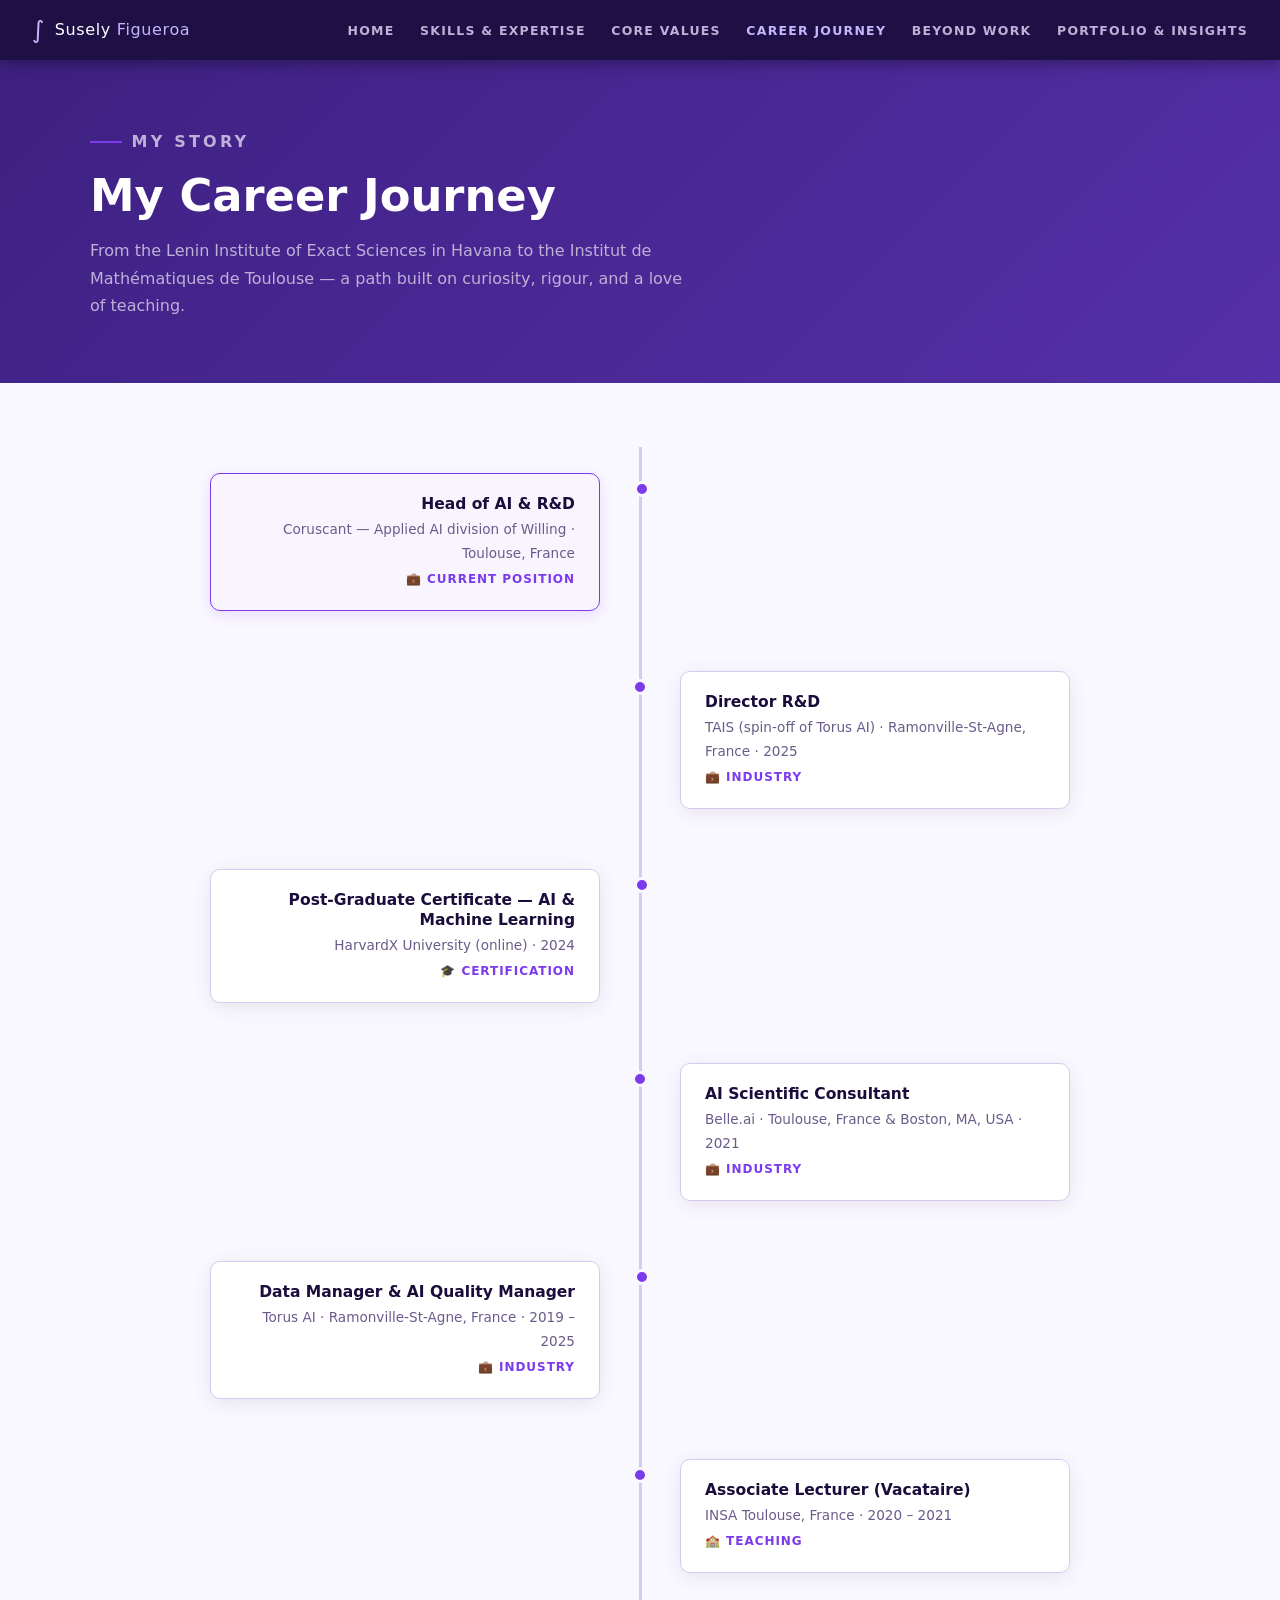
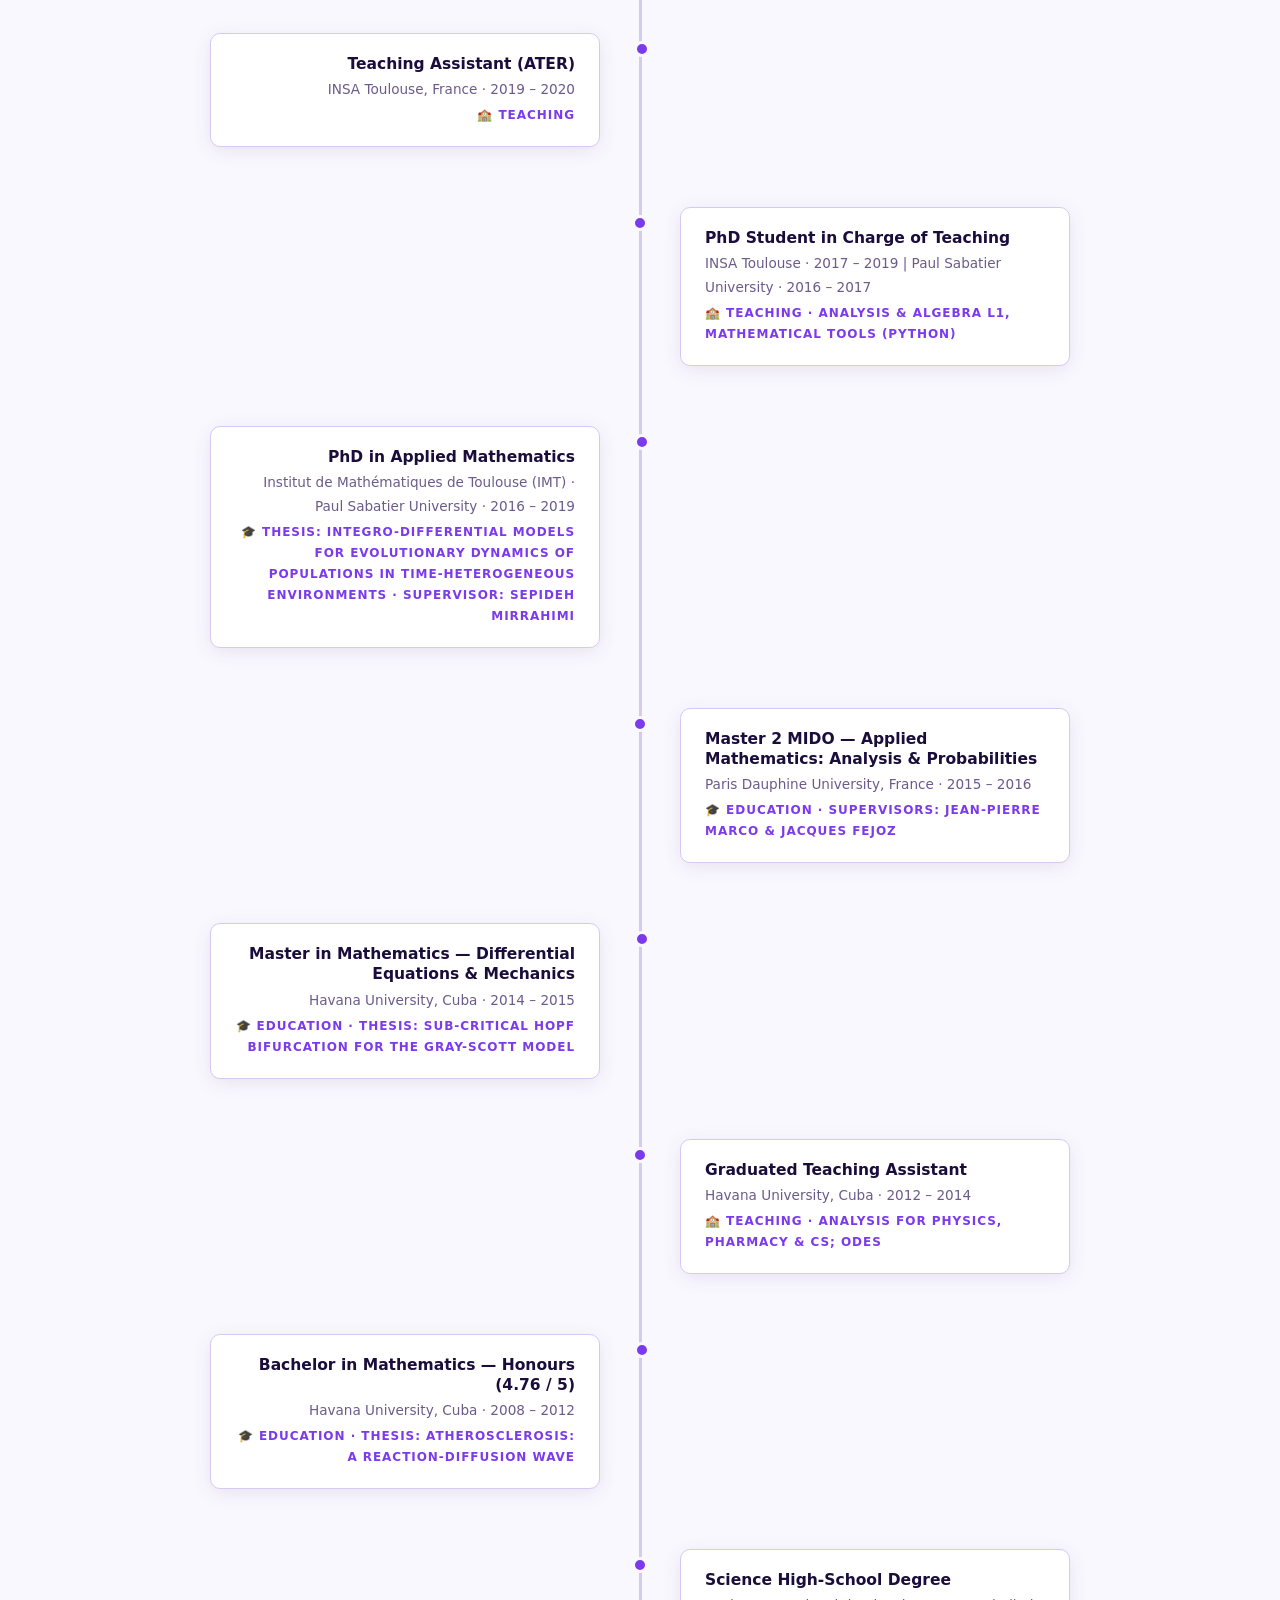
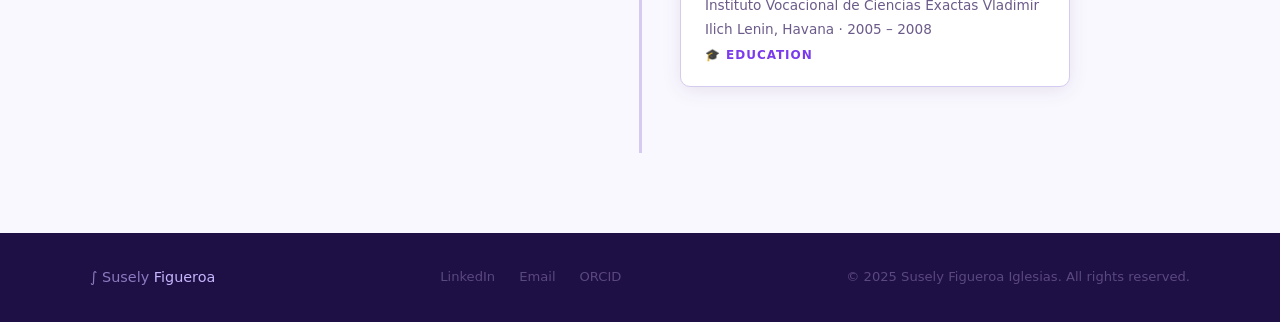
==== career.html @ dca75f53 "Initial commit" ====
<!DOCTYPE html>
<html lang="en">
<head>
  <meta charset="UTF-8">
  <meta name="viewport" content="width=device-width, initial-scale=1.0">
  <title>Career Journey | Susely Figueroa</title>
  <link rel="stylesheet" href="css/style.css">
</head>
<body>

  <header class="site-header">
    <a href="index.html" class="site-logo"><span class="logo-symbol">∫</span><span class="logo-name">Susely <em>Figueroa</em></span></a>
    <nav><ul class="nav-links">
      <li><a href="index.html">Home</a></li>
      <li><a href="skills.html">Skills &amp; Expertise</a></li>
      <li><a href="values.html">Core Values</a></li>
      <li><a href="career.html" class="active">Career Journey</a></li>
      <li><a href="interests.html">Beyond Work</a></li>
      <li><a href="portfolio.html">Portfolio &amp; Insights</a></li>
    </ul></nav>
    <button class="hamburger" id="hamburger" aria-label="Open menu"><span></span><span></span><span></span></button>
  </header>
  <nav class="mobile-nav" id="mobileNav">
    <a href="index.html">Home</a>
    <a href="skills.html">Skills &amp; Expertise</a>
    <a href="values.html">Core Values</a>
    <a href="career.html">Career Journey</a>
    <a href="interests.html">Beyond Work</a>
    <a href="portfolio.html">Portfolio &amp; Insights</a>
  </nav>

  <section class="page-hero">
    <div class="page-hero-inner">
      <p class="eyebrow">My Story</p>
      <h1>My Career Journey</h1>
      <p>From the Lenin Institute of Exact Sciences in Havana to the Institut de Mathématiques de Toulouse — a path built on curiosity, rigour, and a love of teaching.</p>
    </div>
  </section>

  <main style="max-width:1100px;margin:0 auto;padding:4rem 2rem 5rem;">
    <div class="timeline-wrap">

      <!-- Current role -->
      <div class="tl-event left current">
        <div class="tl-box">
          <h3>Head of AI &amp; R&amp;D</h3>
          <p class="tl-where">Coruscant — Applied AI division of Willing · Toulouse, France</p>
          <p class="tl-type">💼 Current Position</p>
        </div>
      </div>

      <!-- TAIS -->
      <div class="tl-event right">
        <div class="tl-box">
          <h3>Director R&amp;D</h3>
          <p class="tl-where">TAIS (spin-off of Torus AI) · Ramonville-St-Agne, France · 2025</p>
          <p class="tl-type">💼 Industry</p>
        </div>
      </div>

      <!-- HarvardX -->
      <div class="tl-event left">
        <div class="tl-box">
          <h3>Post-Graduate Certificate — AI &amp; Machine Learning</h3>
          <p class="tl-where">HarvardX University (online) · 2024</p>
          <p class="tl-type">🎓 Certification</p>
        </div>
      </div>

      <!-- Belle.ai -->
      <div class="tl-event right">
        <div class="tl-box">
          <h3>AI Scientific Consultant</h3>
          <p class="tl-where">Belle.ai · Toulouse, France &amp; Boston, MA, USA · 2021</p>
          <p class="tl-type">💼 Industry</p>
        </div>
      </div>

      <!-- Torus AI -->
      <div class="tl-event left">
        <div class="tl-box">
          <h3>Data Manager &amp; AI Quality Manager</h3>
          <p class="tl-where">Torus AI · Ramonville-St-Agne, France · 2019 – 2025</p>
          <p class="tl-type">💼 Industry</p>
        </div>
      </div>

      <!-- Vacataire -->
      <div class="tl-event right">
        <div class="tl-box">
          <h3>Associate Lecturer (Vacataire)</h3>
          <p class="tl-where">INSA Toulouse, France · 2020 – 2021</p>
          <p class="tl-type">🏫 Teaching</p>
        </div>
      </div>

      <!-- ATER -->
      <div class="tl-event left">
        <div class="tl-box">
          <h3>Teaching Assistant (ATER)</h3>
          <p class="tl-where">INSA Toulouse, France · 2019 – 2020</p>
          <p class="tl-type">🏫 Teaching</p>
        </div>
      </div>

      <!-- PhD INSA -->
      <div class="tl-event right">
        <div class="tl-box">
          <h3>PhD Student in Charge of Teaching</h3>
          <p class="tl-where">INSA Toulouse · 2017 – 2019 | Paul Sabatier University · 2016 – 2017</p>
          <p class="tl-type">🏫 Teaching · Analysis &amp; Algebra L1, Mathematical Tools (Python)</p>
        </div>
      </div>

      <!-- PhD -->
      <div class="tl-event left">
        <div class="tl-box">
          <h3>PhD in Applied Mathematics</h3>
          <p class="tl-where">Institut de Mathématiques de Toulouse (IMT) · Paul Sabatier University · 2016 – 2019</p>
          <p class="tl-type">🎓 Thesis: Integro-differential models for evolutionary dynamics of populations in time-heterogeneous environments · Supervisor: Sepideh Mirrahimi</p>
        </div>
      </div>

      <!-- Master 2 Paris -->
      <div class="tl-event right">
        <div class="tl-box">
          <h3>Master 2 MIDO — Applied Mathematics: Analysis &amp; Probabilities</h3>
          <p class="tl-where">Paris Dauphine University, France · 2015 – 2016</p>
          <p class="tl-type">🎓 Education · Supervisors: Jean-Pierre Marco &amp; Jacques Fejoz</p>
        </div>
      </div>

      <!-- Master Havana -->
      <div class="tl-event left">
        <div class="tl-box">
          <h3>Master in Mathematics — Differential Equations &amp; Mechanics</h3>
          <p class="tl-where">Havana University, Cuba · 2014 – 2015</p>
          <p class="tl-type">🎓 Education · Thesis: Sub-critical Hopf bifurcation for the Gray-Scott model</p>
        </div>
      </div>

      <!-- Teaching Havana -->
      <div class="tl-event right">
        <div class="tl-box">
          <h3>Graduated Teaching Assistant</h3>
          <p class="tl-where">Havana University, Cuba · 2012 – 2014</p>
          <p class="tl-type">🏫 Teaching · Analysis for Physics, Pharmacy &amp; CS; ODEs</p>
        </div>
      </div>

      <!-- Bachelor Havana -->
      <div class="tl-event left">
        <div class="tl-box">
          <h3>Bachelor in Mathematics — Honours (4.76 / 5)</h3>
          <p class="tl-where">Havana University, Cuba · 2008 – 2012</p>
          <p class="tl-type">🎓 Education · Thesis: Atherosclerosis: a reaction-diffusion wave</p>
        </div>
      </div>

      <!-- High school -->
      <div class="tl-event right">
        <div class="tl-box">
          <h3>Science High-School Degree</h3>
          <p class="tl-where">Instituto Vocacional de Ciencias Exactas Vladimir Ilich Lenin, Havana · 2005 – 2008</p>
          <p class="tl-type">🎓 Education</p>
        </div>
      </div>

    </div>
  </main>

  <footer class="site-footer">
    <div class="footer-inner">
      <div class="footer-logo">∫ Susely <span>Figueroa</span></div>
      <div class="footer-links">
        <a href="https://www.linkedin.com/in/susyfig/" target="_blank" rel="noopener">LinkedIn</a>
        <a href="mailto:susyfigueroaiglesias@gmail.com">Email</a>
        <a href="https://orcid.org/0000-0003-2629-8602" target="_blank" rel="noopener">ORCID</a>
      </div>
      <p class="footer-copy">&copy; 2025 Susely Figueroa Iglesias. All rights reserved.</p>
    </div>
  </footer>
  <script src="js/main.js"></script>
</body>
</html>
---- css/style.css ----
/* ============================================================
   SUSELY FIGUEROA — Personal Academic Website
   Font: system-ui (native system font stack)
   Palette: deep purple / lavender / violet accent
   ============================================================ */

/* ── 1. Variables & Reset ───────────────────────────────── */
:root {
  --bg:        #FAF8FF;   /* very pale lavender */
  --bg-alt:    #EEE9FF;   /* light lavender */
  --dark:      #1E0F45;   /* deep purple-navy */
  --dark2:     #2D1B6B;   /* medium deep purple */
  --accent:    #7C3AED;   /* vivid violet */
  --accent-lt: #9B5CF6;   /* lighter violet */
  --text:      #1A0D3B;   /* very dark purple */
  --muted:     #6B5B8A;   /* muted purple-grey */
  --border:    #D5CBF0;   /* light lavender border */
  --white:     #FFFFFF;
  --shadow:    0 4px 20px rgba(30,15,69,.09);
  --shadow-md: 0 6px 24px rgba(30,15,69,.15);
  --radius:    10px;
  --violet-lt: #F0EBFF;   /* very light violet for icon bg */
}
*, *::before, *::after { box-sizing: border-box; margin: 0; padding: 0; }
html { scroll-behavior: smooth; }
body {
  font-family: system-ui, -apple-system, BlinkMacSystemFont, 'Segoe UI', sans-serif;
  background: var(--bg);
  color: var(--text);
  line-height: 1.75;
  font-size: 1rem;
  -webkit-font-smoothing: antialiased;
  overflow-x: hidden;
}
a { color: inherit; text-decoration: none; }
img { max-width: 100%; display: block; }
h1, h2, h3, h4 { font-family: system-ui, -apple-system, BlinkMacSystemFont, 'Segoe UI', sans-serif; line-height: 1.3; }

/* ── 2. Header ──────────────────────────────────────────── */
.site-header {
  background: var(--dark);
  position: fixed;
  inset: 0 0 auto 0;
  z-index: 100;
  padding: 0 2rem;
  height: 60px;
  display: flex;
  align-items: center;
  justify-content: space-between;
  box-shadow: 0 2px 16px rgba(0,0,0,.4);
}
.site-logo {
  font-family: system-ui, -apple-system, BlinkMacSystemFont, 'Segoe UI', sans-serif;
  font-size: 1rem;
  color: #fff;
  letter-spacing: .04em;
  display: flex;
  align-items: center;
  gap: .6rem;
}
.logo-symbol { font-size: 1.5rem; color: #C4B5FD; line-height: 1; }
.logo-name em { color: #C4B5FD; font-style: normal; }

.nav-links { display: flex; gap: 1.6rem; list-style: none; }
.nav-links a {
  color: #BFB0D8;
  font-size: .78rem;
  font-weight: 700;
  letter-spacing: .1em;
  text-transform: uppercase;
  transition: color .2s;
  white-space: nowrap;
}
.nav-links a:hover, .nav-links a.active { color: #C4B5FD; }

.hamburger {
  display: none;
  flex-direction: column;
  gap: 5px;
  cursor: pointer;
  padding: 4px;
  background: none;
  border: none;
}
.hamburger span {
  display: block;
  width: 24px; height: 2px;
  background: #BFB0D8;
  transition: all .3s;
  border-radius: 2px;
}
.hamburger.open span:nth-child(1) { transform: rotate(45deg) translate(5px,5px); }
.hamburger.open span:nth-child(2) { opacity: 0; }
.hamburger.open span:nth-child(3) { transform: rotate(-45deg) translate(5px,-5px); }

/* ── 3. Mobile nav ──────────────────────────────────────── */
.mobile-nav {
  display: none;
  position: fixed;
  top: 60px; left: 0; right: 0;
  background: #130830;
  z-index: 99;
  padding: 1rem 2rem 1.5rem;
  flex-direction: column;
  border-top: 1px solid #2D1B52;
  box-shadow: 0 8px 24px rgba(0,0,0,.45);
}
.mobile-nav.open { display: flex; }
.mobile-nav a {
  color: #BFB0D8;
  padding: .75rem 0;
  border-bottom: 1px solid #2D1B52;
  font-weight: 700;
  font-size: .9rem;
  letter-spacing: .1em;
  text-transform: uppercase;
  transition: color .2s;
}
.mobile-nav a:last-child { border-bottom: none; }
.mobile-nav a:hover { color: #C4B5FD; }

@media (max-width: 860px) {
  .nav-links  { display: none; }
  .hamburger  { display: flex; }
}

/* ── 4. Hero (homepage) ─────────────────────────────────── */
.hero {
  min-height: 100vh;
  padding-top: 60px;
  background: var(--violet-lt);
  display: flex;
  align-items: center;
  position: relative;
  overflow: hidden;
}
.hero::after {
  content: '';
  position: absolute;
  inset: 0;
  background: linear-gradient(135deg, transparent 55%, rgba(196,181,253,.25) 55%);
  pointer-events: none;
}
.hero-deco {
  position: absolute;
  right: 3%; top: 15%;
  font-family: system-ui, -apple-system, BlinkMacSystemFont, 'Segoe UI', sans-serif;
  font-size: clamp(6rem, 12vw, 14rem);
  color: rgba(124,58,237,.07);
  user-select: none;
  pointer-events: none;
  line-height: 1;
  z-index: 1;
}
.hero-inner {
  position: relative; z-index: 2;
  max-width: 1100px; margin: 0 auto;
  padding: 5rem 2rem;
  display: flex; gap: 3.5rem;
  align-items: center; width: 100%;
}
.hero-text { flex: 1; min-width: 0; }
.eyebrow {
  font-size: .78rem; letter-spacing: .2em;
  text-transform: uppercase; color: var(--accent);
  font-weight: 700; margin-bottom: 1rem;
  display: flex; align-items: center; gap: .6rem;
}
.eyebrow::before { content: ''; display: block; width: 32px; height: 2px; background: var(--accent); }
.hero h1 { font-size: clamp(2.2rem, 4.5vw, 3.6rem); color: var(--dark); margin-bottom: .6rem; }
.hero-role {
  font-size: clamp(1rem, 1.8vw, 1.2rem); color: var(--accent);
  font-family: system-ui, -apple-system, BlinkMacSystemFont, 'Segoe UI', sans-serif; font-weight: 300;
  letter-spacing: .08em; margin-bottom: 1.8rem;
}
.hero-bio { font-size: .96rem; color: var(--muted); line-height: 1.85; max-width: 520px; margin-bottom: .75rem; }
.hero-quote {
  display: inline-block;
  border-left: 3px solid var(--accent);
  padding-left: .9rem;
  font-style: italic; color: var(--accent); font-size: .9rem;
  margin: 1.2rem 0 2rem;
  font-family: system-ui, -apple-system, BlinkMacSystemFont, 'Segoe UI', sans-serif;
}
.hero-actions { display: flex; gap: 1rem; flex-wrap: wrap; margin-bottom: 2.5rem; }

.btn-primary {
  background: var(--accent); color: #fff;
  padding: .7rem 1.6rem; border-radius: var(--radius);
  font-weight: 700; font-size: .88rem; letter-spacing: .05em;
  display: inline-flex; align-items: center; gap: .5rem;
  transition: background .2s, transform .2s;
}
.btn-primary:hover { background: var(--accent-lt); transform: translateY(-2px); }

.btn-ghost {
  border: 2px solid var(--accent); color: var(--accent);
  padding: .68rem 1.6rem; border-radius: var(--radius);
  font-weight: 700; font-size: .88rem; letter-spacing: .05em;
  display: inline-flex; align-items: center; gap: .5rem;
  transition: border-color .2s, color .2s, background .2s, transform .2s;
}
.btn-ghost:hover { background: var(--accent); color: #fff; transform: translateY(-2px); }

.hero-stats { display: flex; gap: 2rem; flex-wrap: wrap; }
.stat { text-align: center; }
.stat-n { font-family: system-ui, -apple-system, BlinkMacSystemFont, 'Segoe UI', sans-serif; font-size: 1.8rem; color: var(--accent); font-weight: 700; display: block; }
.stat-l { font-size: .72rem; color: var(--muted); text-transform: uppercase; letter-spacing: .12em; }

.hero-image { flex-shrink: 0; }
.profile-wrap { position: relative; width: 270px; }
.profile-frame {
  width: 270px; height: 320px;
  border-radius: 14px; object-fit: cover;
  border: 3px solid var(--accent);
  box-shadow: 0 12px 40px rgba(124,58,237,.2);
}
.profile-badge {
  position: absolute; bottom: -14px; right: -14px;
  background: var(--accent); color: #fff;
  font-size: .72rem; font-weight: 700; letter-spacing: .08em; text-transform: uppercase;
  padding: .45rem .85rem; border-radius: 6px;
  box-shadow: 0 4px 12px rgba(124,58,237,.4);
}

/* ── 5. Section helpers ─────────────────────────────────── */
.section { padding: 5rem 2rem; }
.section.alt { background: var(--bg-alt); }
.section-inner { max-width: 1100px; margin: 0 auto; }

.section-label {
  font-size: .75rem; letter-spacing: .2em;
  text-transform: uppercase; color: var(--accent); font-weight: 700;
  margin-bottom: .5rem;
  display: flex; align-items: center; gap: .6rem;
}
.section-label::before { content: ''; display: block; width: 24px; height: 2px; background: var(--accent); }
.section-title { font-size: clamp(1.6rem, 3vw, 2.2rem); color: var(--text); margin-bottom: .5rem; }
.section-sub { color: var(--muted); font-size: .95rem; margin-bottom: 3rem; max-width: 560px; }

/* ── 6. Homepage nav cards ──────────────────────────────── */
.cards-grid { display: grid; grid-template-columns: repeat(auto-fit, minmax(200px, 1fr)); gap: 1.25rem; }
.nav-card {
  background: var(--white); border: 1px solid var(--border);
  border-radius: 14px; padding: 1.75rem 1.4rem 1.5rem;
  display: flex; flex-direction: column; gap: .75rem;
  transition: transform .25s, box-shadow .25s, border-color .25s;
  position: relative; overflow: hidden;
}
.nav-card::before {
  content: ''; position: absolute; top: 0; left: 0; right: 0;
  height: 4px; background: var(--accent);
  transform: scaleX(0); transform-origin: left; transition: transform .3s;
}
.nav-card:hover { transform: translateY(-5px); box-shadow: var(--shadow); border-color: var(--accent); }
.nav-card:hover::before { transform: scaleX(1); }
.card-icon {
  width: 48px; height: 48px; background: var(--violet-lt);
  border-radius: 12px; display: flex; align-items: center; justify-content: center; color: var(--accent);
}
.nav-card h3 { font-size: 1rem; color: var(--text); }
.nav-card p { font-size: .85rem; color: var(--muted); flex: 1; line-height: 1.6; }
.card-cta {
  font-size: .8rem; font-weight: 700; color: var(--accent);
  letter-spacing: .06em; display: inline-flex; align-items: center; gap: .35rem;
  transition: gap .2s;
}
.nav-card:hover .card-cta { gap: .6rem; }

/* ── 7. Page hero (inner pages) ─────────────────────────── */
.page-hero { background: linear-gradient(135deg, #3D2080 0%, #5530A8 100%); padding: 8rem 2rem 4rem; color: #fff; }
.page-hero-inner { max-width: 1100px; margin: 0 auto; }
.page-hero .eyebrow { margin-bottom: .75rem; }
.page-hero h1 { font-size: clamp(1.8rem, 3.5vw, 2.8rem); margin-bottom: .75rem; }
.page-hero p { color: #BFB0D8; font-size: 1rem; max-width: 600px; line-height: 1.7; }

/* ── 8. Section container (inner pages) ─────────────────── */
.section-container {
  background: var(--white);
  border-radius: 12px;
  box-shadow: var(--shadow);
  padding: 2.5rem;
  margin-bottom: 2.5rem;
}
.section-container h2 {
  font-size: 1.75rem; color: var(--text);
  margin-bottom: 1.5rem; padding-bottom: .75rem;
  border-bottom: 1px solid var(--border);
  text-align: center;
}
.subsection-title {
  font-size: 1.2rem; font-weight: 700; color: var(--text);
  margin: 2rem 0 1rem; padding-bottom: .4rem;
  border-bottom: 2px solid var(--violet-lt);
  font-family: system-ui, -apple-system, BlinkMacSystemFont, 'Segoe UI', sans-serif;
}
.subgroup-title { font-size: 1rem; font-weight: 700; color: var(--text); margin-bottom: .75rem; }

/* ── 9. Skill bars ──────────────────────────────────────── */
.skills-grid { display: grid; grid-template-columns: repeat(auto-fit, minmax(220px, 1fr)); gap: 2rem 3rem; }
.skill-item { margin-bottom: .9rem; }
.skill-label { font-size: .9rem; color: var(--text); margin-bottom: .35rem; display: flex; justify-content: space-between; }
.skill-bar-bg {
  width: 100%; background: var(--bg-alt);
  border-radius: 999px; height: 6px; overflow: hidden;
}
.skill-bar-fill {
  height: 100%; background: var(--accent);
  border-radius: 999px;
  transition: width 1.2s ease-out;
}

.soft-grid { display: grid; grid-template-columns: repeat(auto-fit, minmax(260px, 1fr)); gap: 1rem; }
.soft-item {
  padding: 1.25rem 1.5rem;
  border: 1px solid var(--border); border-radius: 10px;
  transition: box-shadow .2s, transform .2s, border-color .2s;
}
.soft-item:hover { box-shadow: var(--shadow); transform: translateY(-3px); border-color: var(--accent); }
.soft-item h4 { font-size: .95rem; color: var(--text); margin-bottom: .3rem; }
.soft-item p { font-size: .85rem; color: var(--muted); line-height: 1.6; }

/* ── 10. Values alternating layout ─────────────────────── */
.values-wrap { display: flex; flex-direction: column; gap: 3rem; }
.value-row {
  display: flex; gap: 0; align-items: stretch;
  border-radius: 14px; overflow: hidden;
  border: 1px solid var(--border);
  box-shadow: var(--shadow);
  transition: box-shadow .3s, transform .3s;
}
.value-row:hover { box-shadow: var(--shadow-md); transform: translateY(-4px); }
.value-row.reverse { flex-direction: row-reverse; }

.value-img {
  flex: 0 0 260px; min-height: 260px;
  background: var(--bg-alt);
  overflow: hidden;
}
.value-img img { width: 100%; height: 100%; object-fit: cover; transition: transform .4s; }
.value-row:hover .value-img img { transform: scale(1.04); }
.value-img-placeholder {
  width: 100%; height: 100%; min-height: 260px;
  display: flex; flex-direction: column;
  align-items: center; justify-content: center;
  color: var(--muted); font-size: .82rem; text-align: center;
  gap: .5rem; background: var(--bg-alt);
  border-right: 1px dashed var(--border);
}
.value-row.reverse .value-img-placeholder { border-right: none; border-left: 1px dashed var(--border); }

.value-body {
  flex: 1; padding: 2.5rem;
  background: var(--white);
  display: flex; flex-direction: column; justify-content: center;
}
.value-num {
  font-family: system-ui, -apple-system, BlinkMacSystemFont, 'Segoe UI', sans-serif;
  font-size: 3.5rem; font-weight: 700;
  color: var(--violet-lt); line-height: 1;
  margin-bottom: .5rem;
}
.value-body h3 { font-size: 1.5rem; color: var(--text); margin-bottom: .75rem; }
.value-body p { font-size: .95rem; color: var(--muted); line-height: 1.8; }

/* ── 11. Zigzag career timeline ─────────────────────────── */
.timeline-wrap {
  position: relative;
  max-width: 860px; margin: 0 auto; padding: 1rem 0;
}
.timeline-wrap::after {
  content: '';
  position: absolute;
  width: 3px; background: var(--border);
  top: 0; bottom: 0; left: 50%; margin-left: -1.5px;
  z-index: 1;
}
.tl-event {
  padding: 10px 0;
  position: relative;
  background: inherit;
  width: 50%; margin-bottom: 2.5rem;
  z-index: 2;
}
.tl-event::after {
  content: ''; position: absolute;
  width: 16px; height: 16px;
  background: var(--accent);
  border: 3px solid var(--bg);
  border-radius: 50%;
  top: 18px; z-index: 3;
}
.tl-event.left { left: 0; padding-right: 2.5rem; }
.tl-event.left::after { right: -10px; }
.tl-event.left .tl-box { text-align: right; }
.tl-event.right { left: 50%; padding-left: 2.5rem; }
.tl-event.right::after { left: -8px; }
.tl-event.current .tl-box {
  border-color: var(--accent);
  background: #F8F5FF;
  box-shadow: 0 4px 16px rgba(124,58,237,.15);
}
.tl-box {
  padding: 1.25rem 1.5rem;
  background: var(--white);
  border: 1px solid var(--border);
  border-radius: var(--radius);
  box-shadow: var(--shadow);
  transition: transform .2s, box-shadow .2s;
}
.tl-box:hover { transform: translateY(-4px); box-shadow: var(--shadow-md); }
.tl-box h3 { font-size: .97rem; color: var(--text); margin-bottom: .25rem; }
.tl-box .tl-where { font-size: .85rem; color: var(--muted); margin-bottom: .2rem; }
.tl-box .tl-type {
  font-size: .75rem; font-weight: 700; letter-spacing: .08em;
  text-transform: uppercase; color: var(--accent);
}

/* ── 12. Interests / Beyond Work ────────────────────────── */
.interests-list { display: flex; flex-direction: column; gap: 2.5rem; }
.interest-item {
  background: var(--white); border: 1px solid var(--border);
  border-radius: 14px; overflow: hidden;
  box-shadow: var(--shadow);
  transition: transform .3s, box-shadow .3s;
  max-width: 740px; margin: 0 auto; width: 100%;
}
.interest-item:hover { transform: translateY(-6px); box-shadow: var(--shadow-md); }
.interest-img { width: 100%; height: 300px; overflow: hidden; position: relative; }
.interest-img img { width: 100%; height: 100%; object-fit: cover; transition: transform .4s; }
.interest-item:hover .interest-img img { transform: scale(1.04); }
.interest-img-placeholder {
  width: 100%; height: 300px;
  display: flex; flex-direction: column;
  align-items: center; justify-content: center;
  background: var(--bg-alt); color: var(--muted);
  font-size: .85rem; text-align: center; gap: .5rem;
  border-bottom: 1px dashed var(--border);
}
.interest-body {
  position: relative;
  margin-top: -60px; margin-left: 1rem; margin-right: 1rem;
  background: rgba(255,255,255,.96);
  backdrop-filter: blur(4px);
  border-radius: 10px;
  border: 1px solid var(--border);
  box-shadow: var(--shadow);
  padding: 1.5rem;
  z-index: 2;
}
.interest-body h3 { font-size: 1.4rem; color: var(--text); margin-bottom: .5rem; }
.interest-body p { font-size: .9rem; color: var(--muted); line-height: 1.7; }

/* ── 13. Portfolio / Publications ───────────────────────── */
.pub-list { display: flex; flex-direction: column; gap: 1.25rem; }
.pub-card {
  background: var(--white); border: 1px solid var(--border);
  border-radius: 12px; padding: 1.5rem 1.75rem;
  display: flex; gap: 1.5rem;
  transition: box-shadow .2s, transform .2s;
}
.pub-card:hover { box-shadow: var(--shadow-md); transform: translateY(-2px); }
.pub-year {
  flex-shrink: 0; font-family: system-ui, -apple-system, BlinkMacSystemFont, 'Segoe UI', sans-serif;
  font-size: 1.4rem; font-weight: 700; color: var(--accent); padding-top: 2px; min-width: 50px;
}
.pub-title { font-size: .97rem; font-weight: 700; color: var(--text); margin-bottom: .3rem; line-height: 1.45; }
.pub-authors { font-size: .84rem; color: var(--muted); margin-bottom: .2rem; }
.pub-venue { font-size: .84rem; color: var(--muted); font-style: italic; margin-bottom: .5rem; }
.pub-link {
  font-size: .8rem; font-weight: 700; color: var(--accent);
  display: inline-flex; align-items: center; gap: .3rem; transition: gap .2s;
}
.pub-link:hover { gap: .5rem; color: var(--accent-lt); }

.conf-grid { display: grid; grid-template-columns: repeat(auto-fit, minmax(260px, 1fr)); gap: 1.25rem; }
.conf-card {
  background: var(--white); border: 1px solid var(--border); border-radius: 10px;
  padding: 1.25rem 1.5rem; border-left: 4px solid var(--accent);
  transition: box-shadow .2s, transform .2s;
}
.conf-card:hover { box-shadow: var(--shadow); transform: translateY(-3px); }
.conf-year { font-size: .75rem; font-weight: 700; color: var(--accent); text-transform: uppercase; letter-spacing: .1em; margin-bottom: .3rem; }
.conf-title { font-size: .92rem; font-weight: 700; color: var(--text); margin-bottom: .25rem; }
.conf-venue { font-size: .84rem; color: var(--muted); }
.conf-link { font-size: .8rem; font-weight: 700; color: var(--accent); margin-top: .5rem; display: inline-flex; align-items: center; gap: .3rem; transition: gap .2s; }
.conf-link:hover { gap: .5rem; color: var(--accent-lt); }

/* ── 14. Footer ─────────────────────────────────────────── */
.site-footer { background: var(--dark); color: #5A4880; padding: 2rem; }
.footer-inner {
  max-width: 1100px; margin: 0 auto;
  display: flex; justify-content: space-between;
  align-items: center; flex-wrap: wrap; gap: 1rem;
}
.footer-logo { font-family: system-ui, -apple-system, BlinkMacSystemFont, 'Segoe UI', sans-serif; color: #8A7ABF; font-size: .9rem; }
.footer-logo span { color: #C4B5FD; }
.footer-links { display: flex; gap: 1.5rem; }
.footer-links a { font-size: .82rem; color: #5A4880; transition: color .2s; }
.footer-links a:hover { color: #C4B5FD; }
.footer-copy { font-size: .82rem; }

/* ── 15. Responsive ─────────────────────────────────────── */
@media (max-width: 780px) {
  .hero-inner     { flex-direction: column-reverse; text-align: center; padding: 3rem 1.5rem; }
  .hero-bio       { max-width: 100%; }
  .hero-actions   { justify-content: center; }
  .hero-stats     { justify-content: center; }
  .eyebrow        { justify-content: center; }
  .profile-wrap   { margin: 0 auto; }
  .hero::after    { display: none; }
  .hero-deco      { display: none; }

  .timeline-wrap::after { left: 20px; }
  .tl-event { width: 100%; padding-left: 3rem; padding-right: 1rem; }
  .tl-event.left, .tl-event.right { left: 0; }
  .tl-event.left .tl-box { text-align: left; }
  .tl-event.left::after, .tl-event.right::after { left: 12px; right: auto; }

  .value-row, .value-row.reverse { flex-direction: column; }
  .value-img, .value-img img, .value-img-placeholder { min-height: 200px; height: 200px; }
  .value-img-placeholder { border-right: none; border-left: none; border-bottom: 1px dashed var(--border); }

  .pub-card       { flex-direction: column; gap: .5rem; }
  .footer-inner   { flex-direction: column; text-align: center; }
}
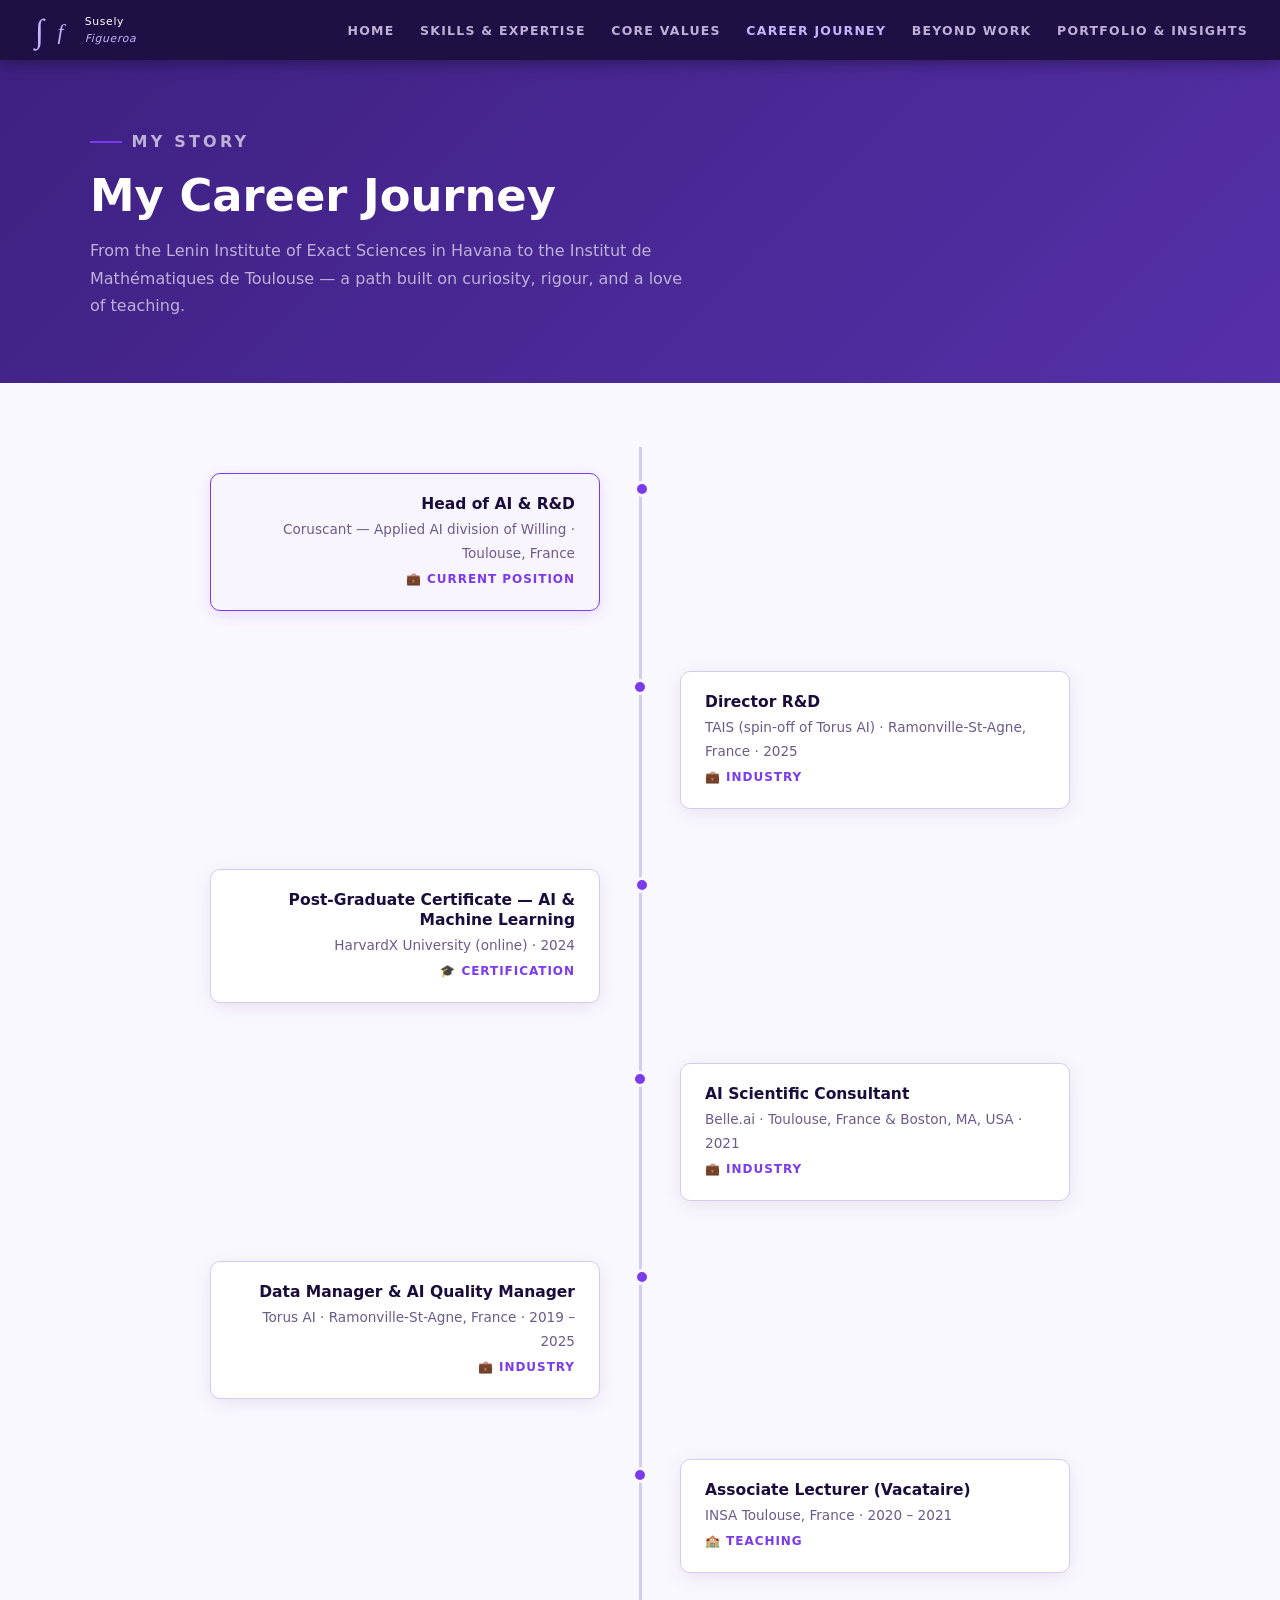
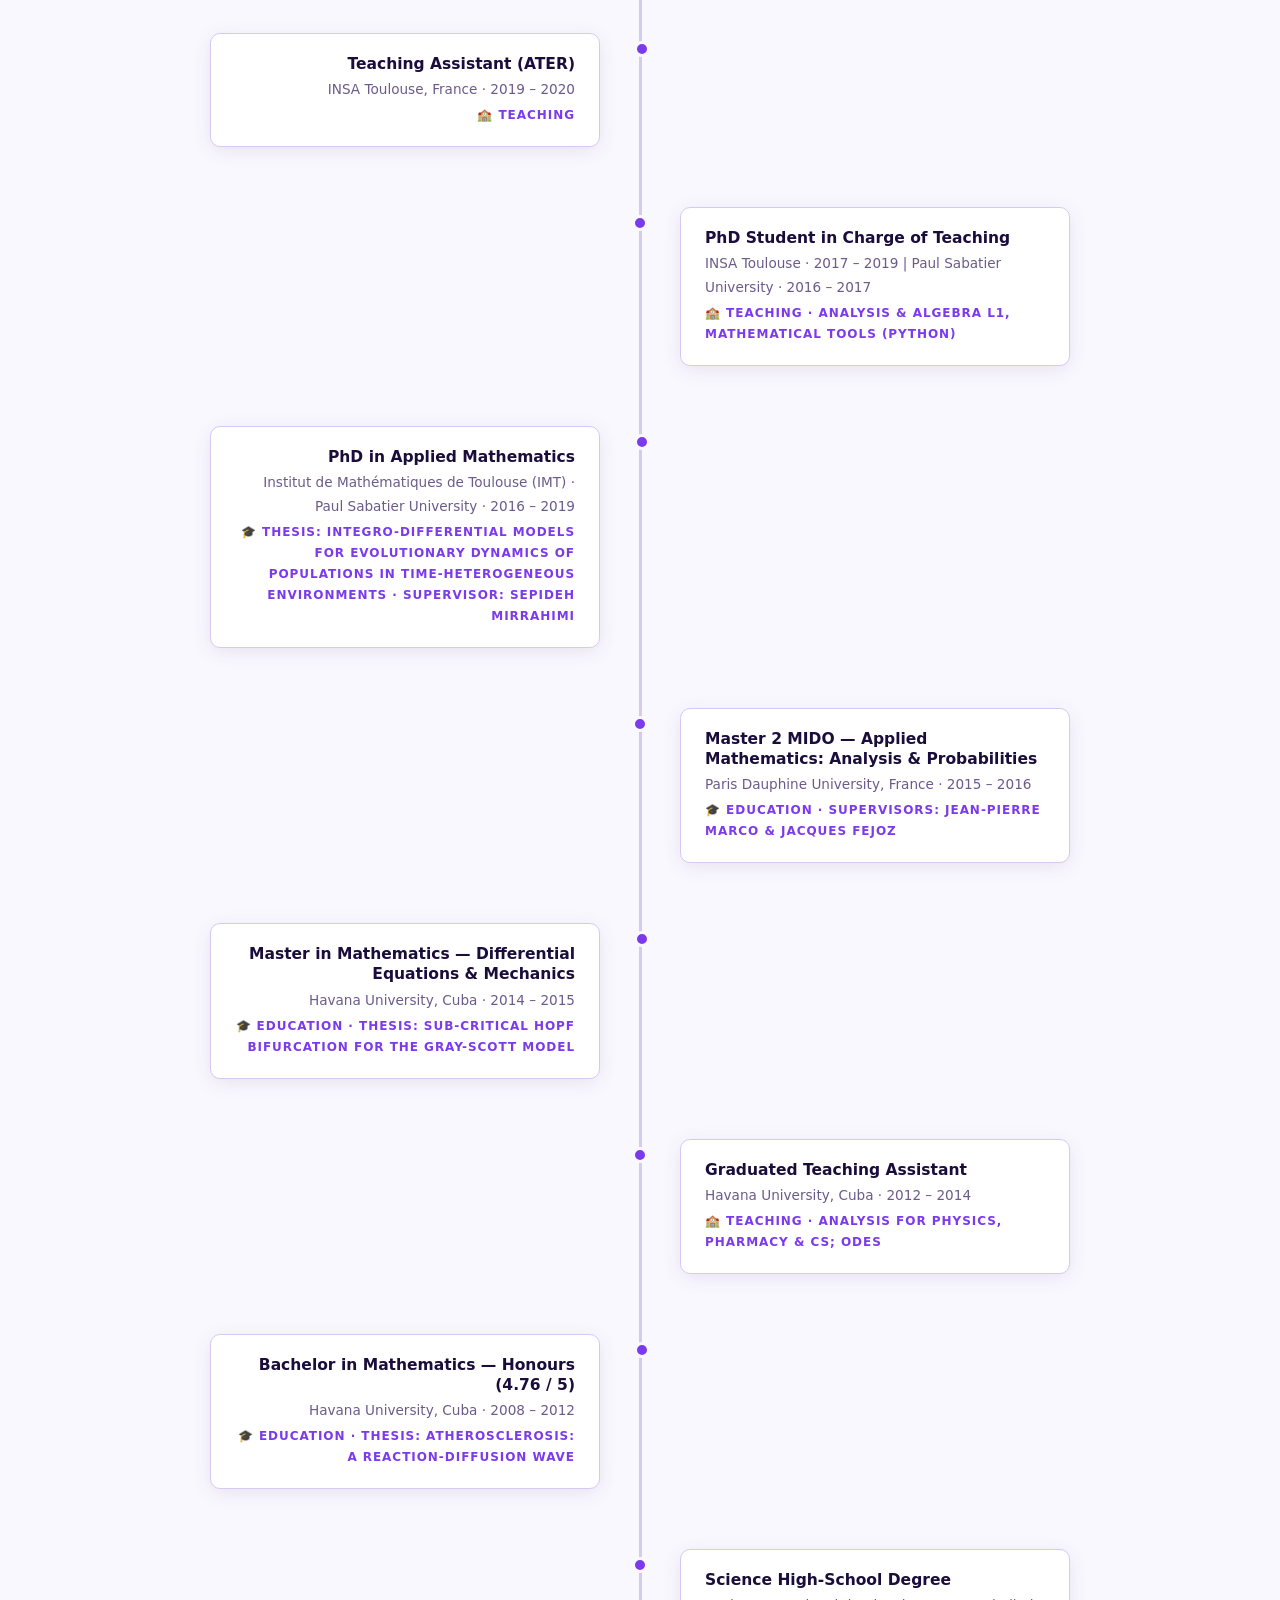
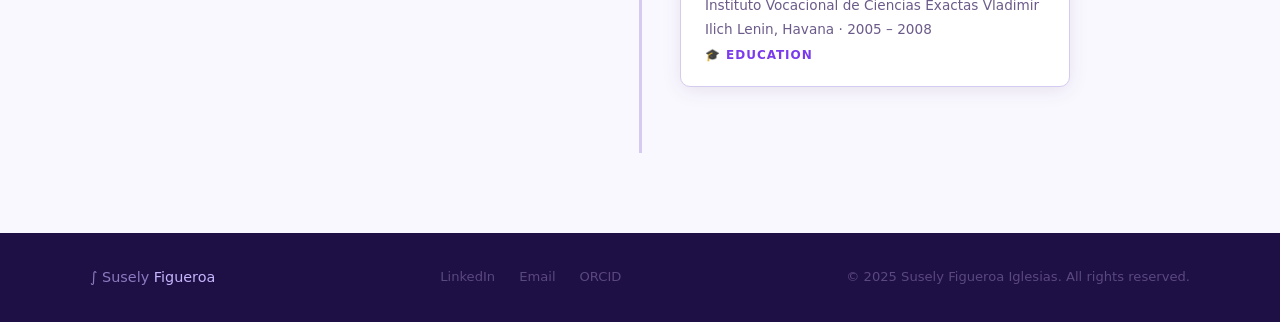
==== commit ffc3ef91: "Replace navbar symbol with SVG logo (∫f + Susely Figueroa) and add favicon" ====
--- a/career.html
+++ b/career.html
@@ -1,7 +1,8 @@
-<!DOCTYPE html>
+﻿<!DOCTYPE html>
 <html lang="en">
 <head>
   <meta charset="UTF-8">
+  <link rel="icon" type="image/png" href="images/favicon.svg">
   <meta name="viewport" content="width=device-width, initial-scale=1.0">
   <title>Career Journey | Susely Figueroa</title>
   <link rel="stylesheet" href="css/style.css">
@@ -9,7 +10,7 @@
 <body>
 
   <header class="site-header">
-    <a href="index.html" class="site-logo"><span class="logo-symbol">∫</span><span class="logo-name">Susely <em>Figueroa</em></span></a>
+    <a href="index.html" class="site-logo"><img src="images/logo.svg" alt="Susely Figueroa" class="logo-img"></a>
     <nav><ul class="nav-links">
       <li><a href="index.html">Home</a></li>
       <li><a href="skills.html">Skills &amp; Expertise</a></li>
--- a/css/style.css
+++ b/css/style.css
@@ -59,6 +59,7 @@
   gap: .6rem;
 }
 .logo-symbol { font-size: 1.5rem; color: #C4B5FD; line-height: 1; }
+.logo-img { height: 3.5rem; width: auto; display: block; }
 .logo-name em { color: #C4B5FD; font-style: normal; }
 
 .nav-links { display: flex; gap: 1.6rem; list-style: none; }
